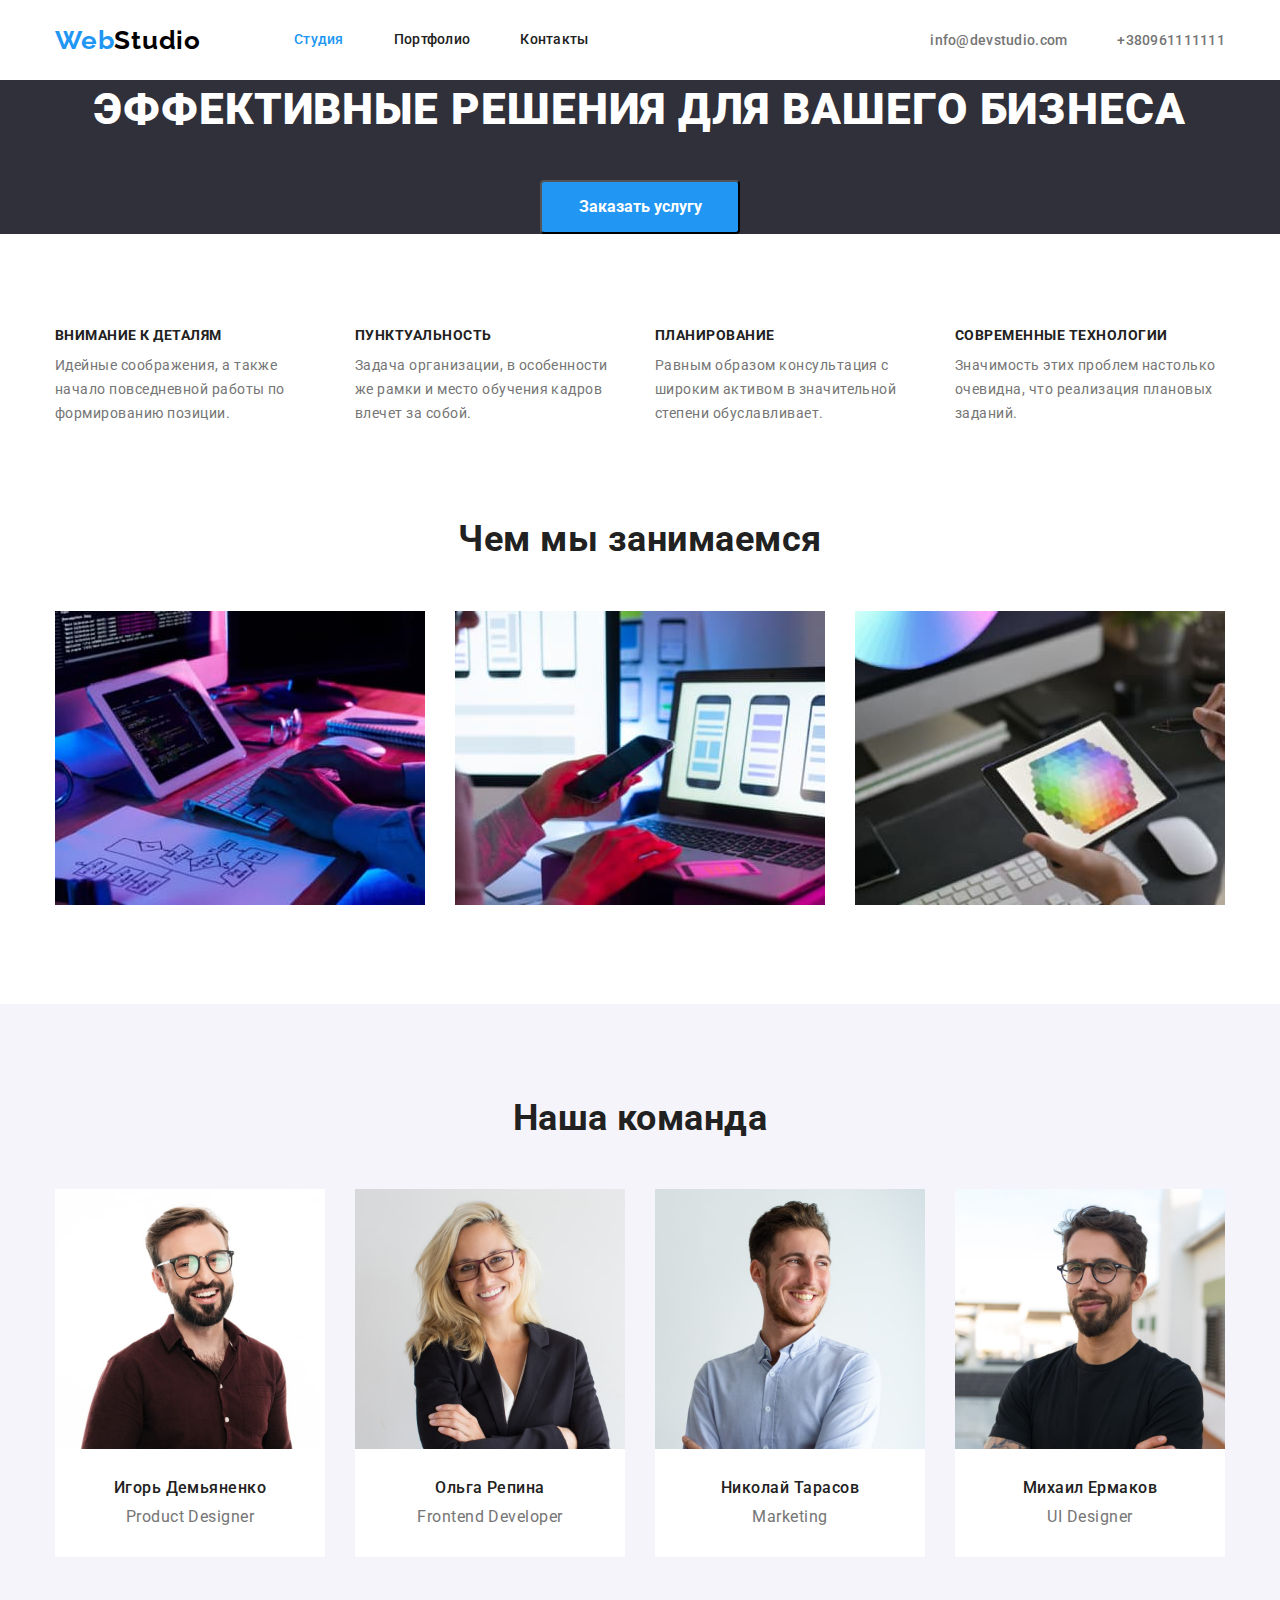
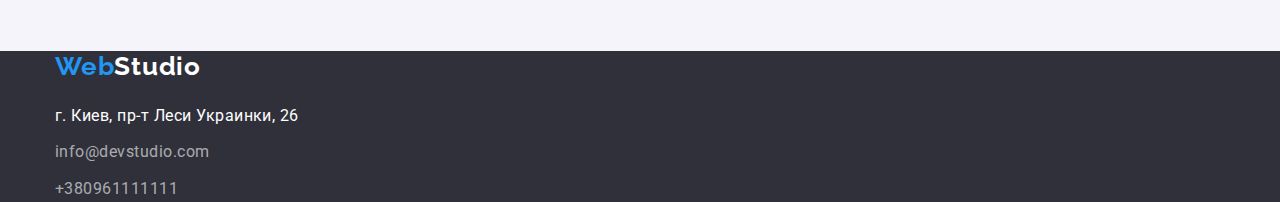
==== index.html @ 72bc5ff8 "homework 1" ====
<!DOCTYPE html>
<html lang="ru">
<head>
    <meta charset="UTF-8">
    <meta http-equiv="X-UA-Compatible" content="IE=edge">
    <meta name="viewport" content="width=device-width, initial-scale=1.0">
    <link rel="preconnect" href="https://fonts.googleapis.com">
    <link rel="preconnect" href="https://fonts.gstatic.com" crossorigin>
    <title>WebStudio</title>
    <link href="https://fonts.googleapis.com/css2?family=Oleo+Script&family=Raleway:wght@700&family=Roboto:wght@400;500;700;900&display=swap"
        rel="stylesheet">
    <link rel="stylesheet" href="https://cdnjs.cloudflare.com/ajax/libs/modern-normalize/1.1.0/modern-normalize.min.css">
    <link rel="stylesheet" href="./css/common.css">
    <link rel="stylesheet" href="./css/style.css">
</head>
<body>
    
    <!--Шапка-->    
    <header>
        <div class="container main-nav">
       <nav class="navigation main-nav ">
                    <a class="logo link-none" href="/" lang="en">
                    <span class="logo-word">Web</span>Studio</a> 
                <ul class="nav list">
                    <li class="nav-item"> <a class="name current link-none" href="">Студия</a></li>
                    <li class="nav-item"> <a class="name link-none" href="./portfolio.html">Портфолио</a></li>
                    <li class="nav-item"> <a class="name link-none" href="">Контакты</a></li>
                </ul>  
        </nav>
                <ul class="contacts list">
                    <li class="nav-contact"><a class="link-contact link-none" href="mailto:info@devstudio.com">info@devstudio.com</a></li>
                    <li class="nav-contact"><a class="link-contact link-none" href="tel:+380961111111">+380961111111</a></li>
                </ul>
        </div>
    </header>
    <main>
        <!--Герой-->
                <section  class="hero">
                    <h1 class="hero-title" > Эффективные решения для вашего бизнеса</h1>
                    <button type="button" class="button link-none">Заказать услугу</button> 
                </section>
                <!--Преимущества-->
            <section class="section">
                <div class="container">
                <h2 hidden class="section-title">Наши преимущества</h2>
                <ul class="features list">
                    <li class="features-item">
                        <h3 class="features-title">Внимание к деталям</h3>
                        <p class="text">Идейные соображения, а также начало 
                            повседневной работы по формированию позиции.</p>
                    </li>
                    <li class="features-item">
                        <h3 class="features-title">Пунктуальность</h3>
                        <p class="text">Задача организации, в особенности 
                            же рамки и место обучения кадров влечет за собой.</p>
                    </li>
                    <li class="features-item">
                        <h3 class="features-title">Планирование</h3>
                        <p class="text">Равным образом консультация с
                             широким активом в значительной степени обуславливает.</p>
                    </li>
                    <li class="features-item">
                        <h3 class="features-title">Современные технологии</h3>
                        <p class="text">Значимость этих проблем 
                            настолько очевидна, что реализация плановых заданий.</p>
                    </li>
                </ul>
                </div>
            </section>
            <!--Чем мы занимаемся-->
            <section class="section nopadding">
                <div class="container">
                <h2 class="section-title">Чем мы занимаемся</h2>
                <ul class="list whatwedo-list" >
                    <li class="whatwedo-item"><img src="./images/whatwedo1.jpg" alt="работа с клавиатурой" width="370"></li>
                    <li class="whatwedo-item"><img src="./images/whatwedo2.jpg" alt="работа с мобильным устройством" width="370"></li>
                    <li class="whatwedo-item"><img src="./images/whatwedo3.jpg" alt="работа с планшетом" width="370"></li>
                </ul>
                </div>
            </section>
            <!--Наша команда-->
            <section class="section team-section nomargin">
                <div class="container">
                <h2 class="section-title">Наша команда</h2>
                    <ul class="team list flex-team">
                        <li class="team-item">
                            <img src="./images/igor-demianenko.jpg" alt="Игорь Демьяненко, Product Designer" width="270">
                            <div class="team-block">
                            <h3 class="team-name">Игорь Демьяненко</h3>
                            <p class="team-position" lang="en">Product Designer</p>
                            </div>
                        </li>
                        <li class="team-item">
                            <img src="./images/olga-repina.jpg" alt="Ольга Репина, Frontend Developer" width="270">                           
                            <div class="team-block">
                            <h3 class="team-name">Ольга Репина</h3>
                            <p class="team-position" lang="en">Frontend Developer</p>
                            </div>
                        </li>
                        <li class="team-item">
                            <img src="./images/nikolay-tarasov.jpg" alt="Николай Тарасов, Marketing" width="270">
                            <div class="team-block">
                            <h3 class="team-name">Николай Тарасов</h3>
                            <p class="team-position" lang="en">Marketing</p>
                            </div>
                        </li>  
                        <li class="team-item">
                            <img src="./images/mikhail-ermakov.jpg" alt="Михаил Ермаков" width="270">
                            <div class="team-block">
                            <h3 class="team-name">Михаил Ермаков</h3>
                            <p class="team-position" lang="en">UI Designer</p>
                            </div>
                        </li> 
                    </ul>
                </div>
            </section>
        </main>
        <!--Подвал-->
    <footer class="footer">
        <div class="container">
        <a class="logo logo-footer link-none" href="/index.html" lang="en">
            <span class="logo-word">Web</span>Studio</a>
        <address class="address address-none">
            <p class="text-footer">г. Киев, пр-т Леси Украинки, 26</p>
            <ul class="address-list list">
                <li><a class="address-link link-none" href="mailto:info@devstudio.com" lang="en">info@devstudio.com</a></li>
                <li><a class="address-link link-none" href="tel:+380961111111">+380961111111</a></li>
            </ul>
        </address>
        </div>
    </footer>

    
</body>
</html>
---- css/style.css ----
/* цвет основного текста #212121 */
/* вторичный цвет текста #757575 */
/* вторичный цвет текста rgba(255,255,255,.6) */
/* белый #ffffff */
/* акцент #2196F3 */
/* вторичный цвет фона #2F303A */
/* вторичный цвет фона #f5f4fa*/
:root {
  --primary-text-color: #212121;
  --title-text-color: #757575;
  --accent-color: #2196f3;
  --white-color: #ffffff;
  --black-color: #000000;
  --secondary-background-color: #f5f4fa;
  --secondary-bg-color: #2f303a;
}
html {
  box-sizing: border-box;
}

*,
*::after,
*::before {
  box-sizing: inherit;
}
p,
h1,
h2,
h3,
h4,
h5,
h6,
ul {
  margin: 0;
  padding: 0;
}

body {
  font-family: Roboto, serif;
  letter-spacing: 0.03em;
  color: var(--primary-text-color);
  background-color: var(--white-color);
}
.container {
  width: 1200px;
  padding-left: 15px;
  padding-right: 15px;
  margin-left: auto;
  margin-right: auto;
}
.list {
  list-style: none;
}
.link-none {
  text-decoration: none;
}
/* index.html*/
.page-header {
  border-bottom: 1px solid #ececec;
}
/* logo */
.logo {
  color: var(--black-color);
  font-family: Raleway, serif;
  font-weight: 700;
  font-size: 26px;
  line-height: 1.19;
  letter-spacing: 0.03em;
}
.logo-word {
  color: var(--accent-color);
}

/* site nav */
.main-nav {
  display: flex;
  align-items: center;
}

.nav {
  display: flex;
  margin-left: 93px;
}
.name:visited {
  color: var(--primary-text-color);
}

.nav-item:not(:last-child) {
  margin-right: 50px;
}
.name {
  display: block;
  padding-top: 32px;
  padding-bottom: 32px;

  color: var(--primary-text-color);
  font-style: normal;
  font-weight: 500;
  font-size: 14px;
  line-height: 1.14;
  letter-spacing: 0.02em;
}

.name.current {
  color: var(--accent-color);
}
.name:hover,
.name:focus {
  color: var(--accent-color);
}

/* contacts */
.contacts {
  display: flex;
  margin-left: auto;
}
.nav-contact + .nav-contact {
  margin-left: 50px;
}
.link-contact {
  padding-top: 32px;
  padding-bottom: 32px;
  color: var(--title-text-color);
  font-weight: 500;
  font-size: 14px;
  line-height: 1.14;
  letter-spacing: 0.02em;
}
.link-contact:hover,
.link-contact:focus {
  color: var(--accent-color);
}

/* hero */
.hero {
  letter-spacing: 0.06em;
  text-align: center;

  background-color: var(--secondary-bg-color);
}

.hero-title {
  margin-top: 0;
  margin-bottom: 40px;

  color: var(--white-color);
  font-weight: 900;
  font-size: 44px;
  line-height: 1.36;
  text-transform: uppercase;
}
.button {
  min-width: 200px;
  padding: 10px 32px;
  border-radius: 4px;
  color: var(--white-color);
  background-color: var(--accent-color);
  font-weight: 700;
  font-size: 16px;
  line-height: 1.87;
  cursor: pointer;
}
/* section */
.section {
  padding-top: 94px;
  padding-bottom: 94px;
}
.section.nopadding {
  padding-top: 0;
}

.section-title {
  margin-top: 0;
  margin-bottom: 50px;
  font-weight: 700;
  font-size: 36px;
  line-height: 1.16;
  text-align: center;
}

/* features */
.features {
  display: flex;
}
/*
.features .item + .item {
  margin-left: 30px;
}*/
.features-item {
  width: calc((100% - 90px) / 4);
}
.features-item:not(:last-child) {
  margin-right: 30px;
}
.features-title {
  margin-top: 0;
  margin-bottom: 10px;
  font-weight: 700;
  font-size: 14px;
  line-height: 1.14;
  text-transform: uppercase;
}
.text {
  margin-top: 0;
  margin-bottom: 0;
  color: var(--title-text-color);
  font-size: 14px;
  line-height: 1.71;
}
/* what we do*/
.whatwedo-list {
  display: flex;
}
.whatwedo-item {
  width: calc((100% - 60px) / 3);
}

.whatwedo-item:not(:last-child) {
  margin-right: 30px;
}

/* team */
.flex-team {
  display: flex;
}
.team-section {
  background-color: var(--secondary-background-color);
}
.team-img {
  font-size: 0;
}
.team-item {
  font-size: 0;
  width: calc((100% - 90px) / 4);
}
.team-item:not(:last-child) {
  margin-right: 30px;
}

.team-name {
  padding-top: 30px;
  padding-bottom: 10px;
  font-weight: 500;
  font-size: 16px;
  line-height: 1.18;
}
.team-position {
  padding-bottom: 30px;
  color: var(--title-text-color);
  font-size: 16px;
  line-height: 1.18;
}
.team-block {
  display: block;
  background-color: var(--white-color);
  text-align: center;
}

/* portfolio.html */
.btn {
  display: inline-block;
  border-radius: 4px;
  padding: 6px 22px;
  font-family: inherit;
  font-weight: 500;
  font-size: 16px;
  line-height: 1.62;
  letter-spacing: inherit;
  cursor: pointer;
}

.btn.primary {
  background-color: var(--secondary-background-color);
  border: none;
}

.btn.primary:hover,
.btn.primary:focus {
  color: var(--white-color);
  background-color: var(--accent-color);
  border: none;
}
.btn.secondary {
  color: var(--white-color);
  background-color: var(--accent-color);
  border: none;
}

.flex-container {
  display: flex;
  flex-wrap: wrap;
  margin: -15px;
}
.flex-item {
  /*width: calc((100% - 60px) / 3);*/
  width: 370px;
  margin: 15px;
}
.text-flex {
  padding: 20px 24px;
  border-bottom: 1px solid #ececec;
  border-right: 1px solid #ececec;
  border-left: 1px solid #ececec;
}

/* margin-right: 30px;
  margin-bottom: 30p
.flex-container .item:nth-child(3n) {
  margin-right: 0;
}

.flex-container .item:nth-last-child(-n + 3) {
  margin-bottom: 0;
}
.flex-container .item:not(:nth-child(3n)) {
  margin-right: 30px;
}
.flex-container .item:not(:nth-last-child(-n + 3)) {
  margin-bottom: 30px;
}*/

.flex-name {
  font-weight: 700;
  font-size: 18px;
  line-height: 2;
}
.flex-position {
  font-size: 16px;
  line-height: 1.87;
}
.container.examples {
  margin-top: 99px;
  margin-bottom: 89px;
}
.works {
  display: flex;
  justify-content: center;
  margin-bottom: 50px;
}
.works-item:not(:last-child) {
  margin-right: 8px;
}
/* footer */

.footer {
  background-color: var(--secondary-bg-color);
}
.address-none {
  font-style: normal;
  margin-top: 20px;
}
.address-link {
  color: rgba(255, 255, 255, 0.6);
  font-style: normal;
  line-height: 1.71;
}
.address-link {
  display: block;
  margin-top: 9px;
}
.address-link:hover,
.address-link:focus {
  color: var(--accent-color);
}
.logo-footer {
  color: var(--white-color);
}
.text-footer {
  color: var(--white-color);
  font-weight: 400;
  letter-spacing: 0.03em;
  line-height: 1.71;
}
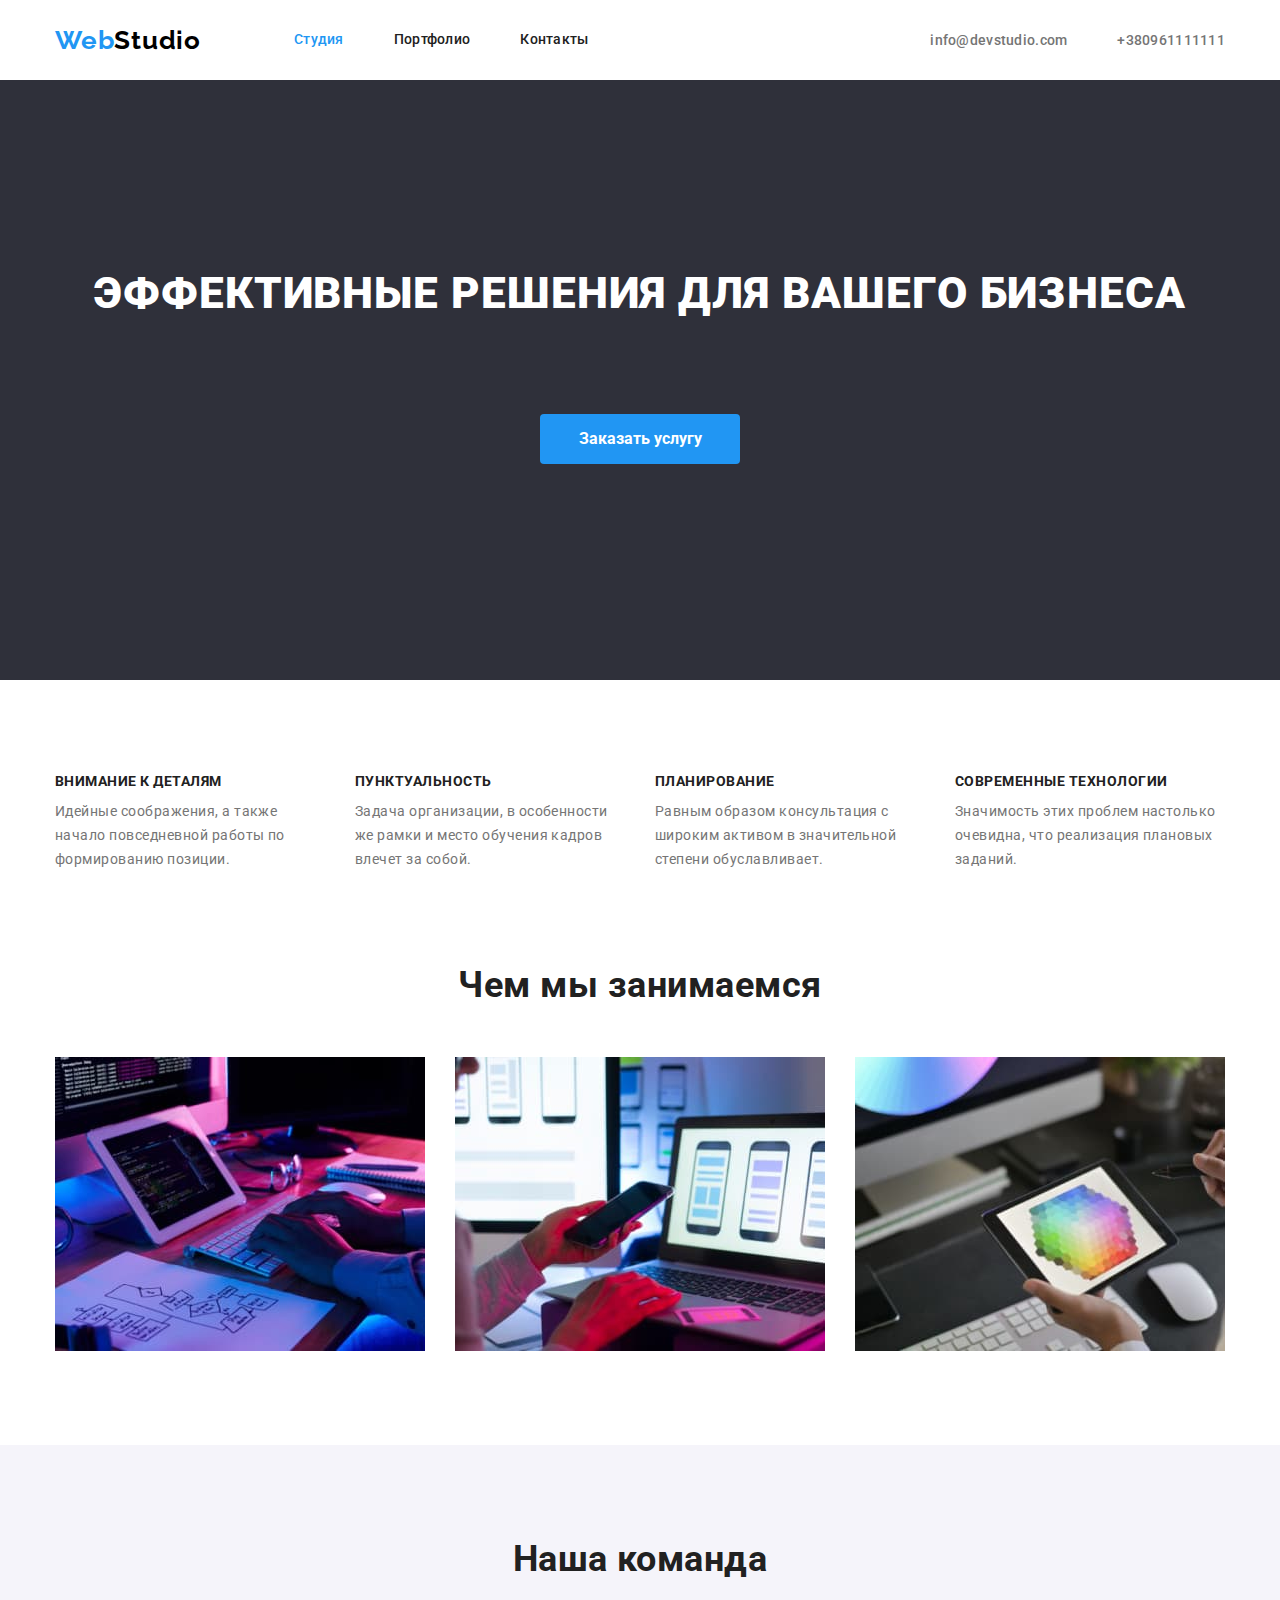
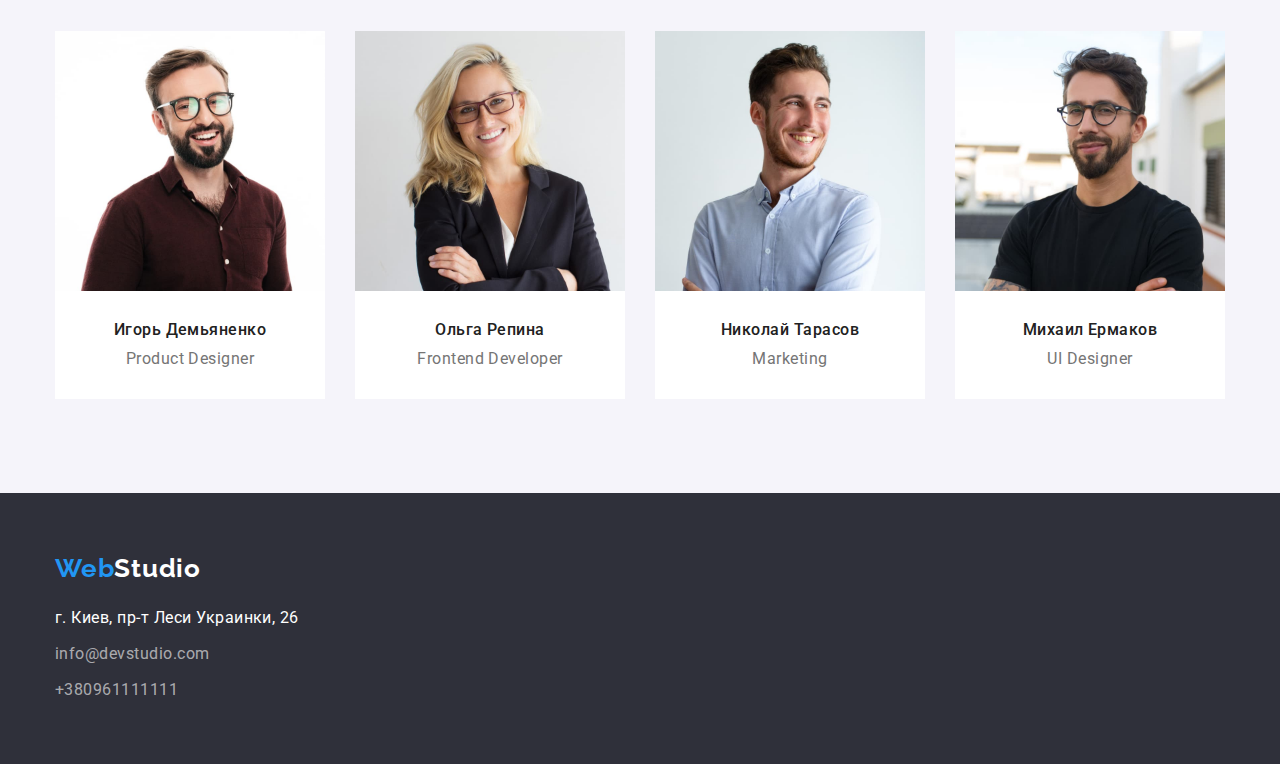
==== commit 3a6c1903: "homework 3(fixed)" ====
--- a/index.html
+++ b/index.html
@@ -14,7 +14,7 @@
     <link rel="stylesheet" href="./css/style.css">
 </head>
 <body>
-    
+
     <!--Шапка-->    
     <header>
         <div class="container main-nav">
--- a/css/style.css
+++ b/css/style.css
@@ -34,9 +34,14 @@
   margin: 0;
   padding: 0;
 }
+img {
+  display: block;
+  max-width: 100%;
+  height: auto;
+}
 
 body {
-  font-family: Roboto, serif;
+  font-family: Roboto, sans-serif;
   letter-spacing: 0.03em;
   color: var(--primary-text-color);
   background-color: var(--white-color);
@@ -60,8 +65,10 @@
 }
 /* logo */
 .logo {
+  padding-top: 24px;
+  padding-bottom: 24px;
   color: var(--black-color);
-  font-family: Raleway, serif;
+  font-family: Raleway, sans-serif;
   font-weight: 700;
   font-size: 26px;
   line-height: 1.19;
@@ -133,16 +140,16 @@
 
 /* hero */
 .hero {
+  padding-top: 184px;
+  padding-bottom: 216px;
   letter-spacing: 0.06em;
   text-align: center;
-
   background-color: var(--secondary-bg-color);
 }
 
 .hero-title {
   margin-top: 0;
-  margin-bottom: 40px;
-
+  margin-bottom: 90px;
   color: var(--white-color);
   font-weight: 900;
   font-size: 44px;
@@ -152,6 +159,7 @@
 .button {
   min-width: 200px;
   padding: 10px 32px;
+  border: none;
   border-radius: 4px;
   color: var(--white-color);
   background-color: var(--accent-color);
@@ -226,11 +234,8 @@
 .team-section {
   background-color: var(--secondary-background-color);
 }
-.team-img {
-  font-size: 0;
-}
+
 .team-item {
-  font-size: 0;
   width: calc((100% - 90px) / 4);
 }
 .team-item:not(:last-child) {
@@ -238,20 +243,20 @@
 }
 
 .team-name {
-  padding-top: 30px;
-  padding-bottom: 10px;
+  margin-bottom: 10px;
   font-weight: 500;
   font-size: 16px;
   line-height: 1.18;
 }
 .team-position {
-  padding-bottom: 30px;
   color: var(--title-text-color);
   font-size: 16px;
   line-height: 1.18;
 }
 .team-block {
   display: block;
+  padding-top: 30px;
+  padding-bottom: 30px;
   background-color: var(--white-color);
   text-align: center;
 }
@@ -317,9 +322,10 @@
 }
 .flex-container .item:not(:nth-last-child(-n + 3)) {
   margin-bottom: 30px;
-}*/
+} */
 
 .flex-name {
+  margin-bottom: 4px;
   font-weight: 700;
   font-size: 18px;
   line-height: 2;
@@ -328,10 +334,7 @@
   font-size: 16px;
   line-height: 1.87;
 }
-.container.examples {
-  margin-top: 99px;
-  margin-bottom: 89px;
-}
+
 .works {
   display: flex;
   justify-content: center;
@@ -344,6 +347,8 @@
 
 .footer {
   background-color: var(--secondary-bg-color);
+  padding-bottom: 60px;
+  padding-top: 60px;
 }
 .address-none {
   font-style: normal;
